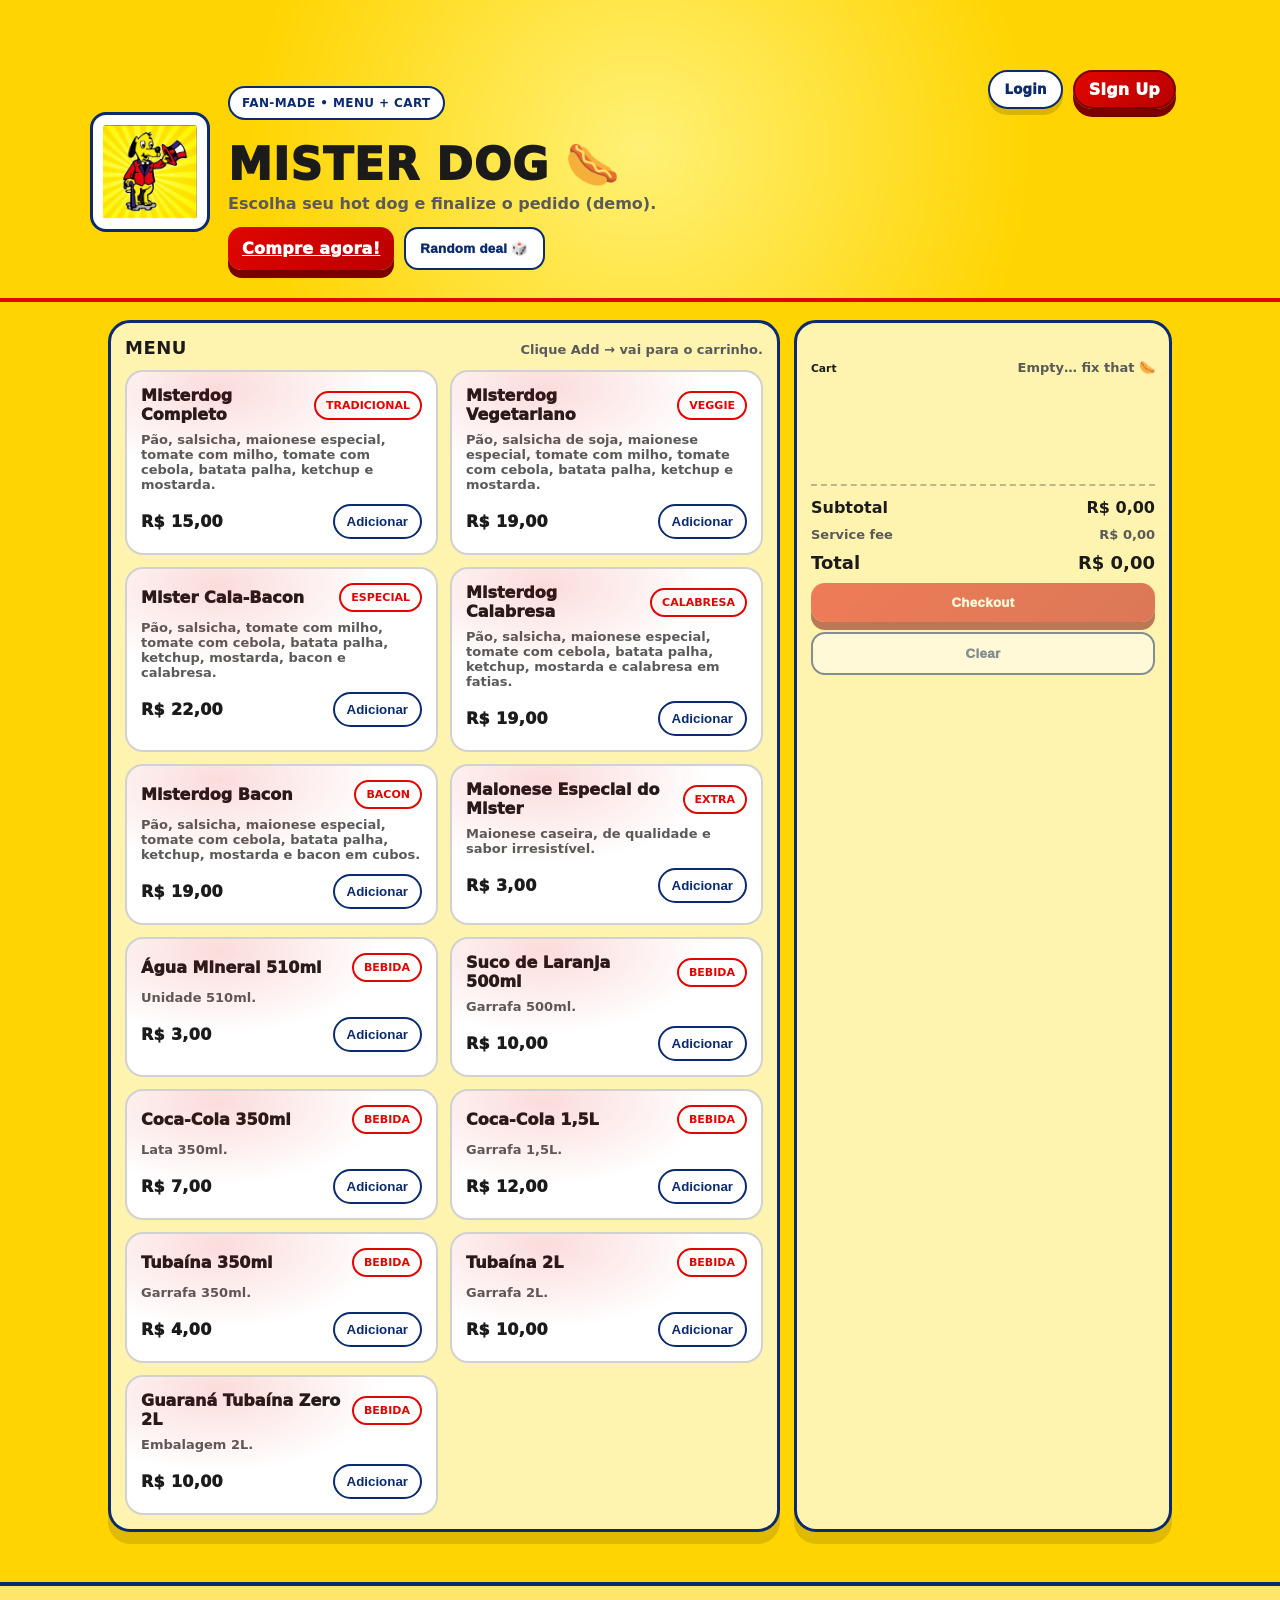
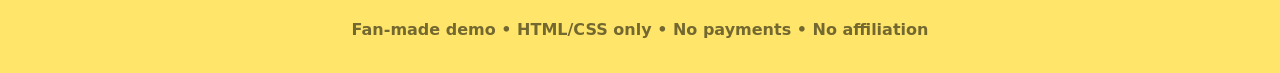
==== index.html @ 5fe1549b "Add files via upload" ====
<!doctype html>
<html lang="en">

<head>
  <meta charset="utf-8" />
  <meta name="viewport" content="width=device-width, initial-scale=1" />
  <title>Mister Dog (fan-made)</title>
  <link rel="stylesheet" href="style.css" />
</head>

<body>

  <!-- HERO -->
  <header class="hero">
  <div class="hero-inner">

    <!-- TOP NAV -->
    <div class="top-nav">
      <div class="nav-spacer"></div>

      <!-- AUTH (top-right) -->
<div class="auth-buttons">
  <button class="auth-btn login" id="loginBtn" type="button">Login</button>

  <a class="auth-btn signup" href="signup.html">Sign Up</a>
</div>

    </div>
      <div class="brand">
        <img class="brand-logo" src="logo.png" alt="Mister Dog mascot">
        <div class="brand-text">
          <p class="badge">FAN-MADE • MENU + CART</p>
          <h1>MISTER DOG 🌭</h1>
          <p class="sub">Escolha seu hot dog e finalize o pedido (demo).</p>

          <div class="hero-actions">
            <a class="btn" href="#menu">Compre agora!</a>
            <button class="btn ghost" id="dealBtn" type="button">Random deal 🎲</button>
          </div>
        </div>
      </div>
    </div>
  </header>

  <!-- MAIN -->
  <main class="layout">

    <!-- MENU -->
    <section id="menu" class="panel">
      <div class="panel-head">
        <h2>Menu</h2>
        <p>Clique Add → vai para o carrinho.</p>
      </div>

      <div class="grid" id="menuGrid">

       <article class="card">
  <div class="card-top">
    <h3>Misterdog Completo</h3>
    <span class="tag">TRADICIONAL</span>
  </div>
  <p>Pão, salsicha, maionese especial, tomate com milho, tomate com cebola, batata palha, ketchup e mostarda.</p>
  <div class="price">
    <strong class="money">R$ 15,00</strong>
    <button class="pill" type="button" data-id="1">Adicionar</button>
  </div>
</article>

<article class="card">
  <div class="card-top">
    <h3>Misterdog Vegetariano</h3>
    <span class="tag">VEGGIE</span>
  </div>
  <p>Pão, salsicha de soja, maionese especial, tomate com milho, tomate com cebola, batata palha, ketchup e mostarda.</p>
  <div class="price">
    <strong class="money">R$ 19,00</strong>
    <button class="pill" type="button" data-id="2">Adicionar</button>
  </div>
</article>

<article class="card">
  <div class="card-top">
    <h3>Mister Cala-Bacon</h3>
    <span class="tag">ESPECIAL</span>
  </div>
  <p>Pão, salsicha, tomate com milho, tomate com cebola, batata palha, ketchup, mostarda, bacon e calabresa.</p>
  <div class="price">
    <strong class="money">R$ 22,00</strong>
    <button class="pill" type="button" data-id="3">Adicionar</button>
  </div>
</article>

<article class="card">
  <div class="card-top">
    <h3>Misterdog Calabresa</h3>
    <span class="tag">CALABRESA</span>
  </div>
  <p>Pão, salsicha, maionese especial, tomate com cebola, batata palha, ketchup, mostarda e calabresa em fatias.</p>
  <div class="price">
    <strong class="money">R$ 19,00</strong>
    <button class="pill" type="button" data-id="4">Adicionar</button>
  </div>
</article>

<article class="card">
  <div class="card-top">
    <h3>Misterdog Bacon</h3>
    <span class="tag">BACON</span>
  </div>
  <p>Pão, salsicha, maionese especial, tomate com cebola, batata palha, ketchup, mostarda e bacon em cubos.</p>
  <div class="price">
    <strong class="money">R$ 19,00</strong>
    <button class="pill" type="button" data-id="5">Adicionar</button>
  </div>
</article>

<article class="card">
  <div class="card-top">
    <h3>Maionese Especial do Mister</h3>
    <span class="tag">EXTRA</span>
  </div>
  <p>Maionese caseira, de qualidade e sabor irresistível.</p>
  <div class="price">
    <strong class="money">R$ 3,00</strong>
    <button class="pill" type="button" data-id="6">Adicionar</button>
  </div>
</article>

<article class="card">
  <div class="card-top">
    <h3>Água Mineral 510ml</h3>
    <span class="tag">BEBIDA</span>
  </div>
  <p>Unidade 510ml.</p>
  <div class="price">
    <strong class="money">R$ 3,00</strong>
    <button class="pill" type="button" data-id="7">Adicionar</button>
  </div>
</article>

<article class="card">
  <div class="card-top">
    <h3>Suco de Laranja 500ml</h3>
    <span class="tag">BEBIDA</span>
  </div>
  <p>Garrafa 500ml.</p>
  <div class="price">
    <strong class="money">R$ 10,00</strong>
    <button class="pill" type="button" data-id="8">Adicionar</button>
  </div>
</article>

<article class="card">
  <div class="card-top">
    <h3>Coca-Cola 350ml</h3>
    <span class="tag">BEBIDA</span>
  </div>
  <p>Lata 350ml.</p>
  <div class="price">
    <strong class="money">R$ 7,00</strong>
    <button class="pill" type="button" data-id="9">Adicionar</button>
  </div>
</article>

<article class="card">
  <div class="card-top">
    <h3>Coca-Cola 1,5L</h3>
    <span class="tag">BEBIDA</span>
  </div>
  <p>Garrafa 1,5L.</p>
  <div class="price">
    <strong class="money">R$ 12,00</strong>
    <button class="pill" type="button" data-id="10">Adicionar</button>
  </div>
</article>

<article class="card">
  <div class="card-top">
    <h3>Tubaína 350ml</h3>
    <span class="tag">BEBIDA</span>
  </div>
  <p>Garrafa 350ml.</p>
  <div class="price">
    <strong class="money">R$ 4,00</strong>
    <button class="pill" type="button" data-id="11">Adicionar</button>
  </div>
</article>

<article class="card">
  <div class="card-top">
    <h3>Tubaína 2L</h3>
    <span class="tag">BEBIDA</span>
  </div>
  <p>Garrafa 2L.</p>
  <div class="price">
    <strong class="money">R$ 10,00</strong>
    <button class="pill" type="button" data-id="12">Adicionar</button>
  </div>
</article>

<article class="card">
  <div class="card-top">
    <h3>Guaraná Tubaína Zero 2L</h3>
    <span class="tag">BEBIDA</span>
  </div>
  <p>Embalagem 2L.</p>
  <div class="price">
    <strong class="money">R$ 10,00</strong>
    <button class="pill" type="button" data-id="13">Adicionar</button>
  </div>
</article>
</div>
</section>

    <!-- CART -->
    <aside class="cart panel">
      <div class="panel-head">
        <h6>Cart</h6>
        <p id="cartHint">Empty… fix that 🌭</p>
      </div>

      <div id="cartItems" class="cart-items"></div>

      <div class="cart-footer">
        <div class="row">
          <span>Subtotal</span>
          <strong id="subtotal">R$ 0,00</strong>
        </div>

        <div class="row small">
          <span>Service fee</span>
         <span id="fee">R$ 0,00</span>
        </div>

        <div class="row total">
          <span>Total</span>
         <strong id="total">R$ 0,00</strong>
        </div>

        <button class="btn full" id="checkoutBtn" type="button" disabled>Checkout</button>
        <button class="btn ghost full" id="clearBtn" type="button" disabled>Clear</button>
      </div>
    </aside>

  </main>

  <!-- FOOTER -->
  <footer class="footer">
    <p>Fan-made demo • HTML/CSS only • No payments • No affiliation</p>
  </footer>

  <!-- CHECKOUT MODAL -->
  <div class="modal" id="checkoutModal" aria-hidden="true">
    <div class="modal-backdrop" data-close="true"></div>

    <div class="modal-card" role="dialog" aria-modal="true" aria-labelledby="checkoutTitle">
      <div class="modal-head">
        <h2 id="checkoutTitle">Checkout</h2>
        <button class="pill" id="closeCheckout" type="button">Close</button>
      </div>

      <div class="modal-body">

        <div class="summary-box">
          <div class="row">
            <span>Subtotal</span>
            <strong id="coSubtotal">$0.00</strong>
          </div>

          <div class="row small">
            <span>Service fee</span>
            <span id="coFee">$0.00</span>
          </div>

          <div class="row total">
            <span>Total</span>
            <strong id="coTotal">$0.00</strong>
          </div>
        </div>

        <form id="checkoutForm" class="form">
          <label class="field">
            <span>Name</span>
            <input id="coName" type="text" placeholder="Jeff" required />
          </label>

          <label class="field">
            <span>Phone</span>
            <input id="coPhone" type="tel" placeholder="(15) 99999-9999" required />
          </label>

          <label class="field">
            <span>Delivery notes (optional)</span>
            <input id="coNotes" type="text" placeholder="No onions, call when outside…" />
          </label>

          <button class="btn full" type="submit">Place order (demo)</button>
        </form>

        <p class="muted disclaimer">
  Demo only. No payments. No affiliation.
</p>

      </div>
    </div>
  </div>

  <!-- LOGIN MODAL -->
  <div class="modal" id="loginModal" aria-hidden="true">
    <div class="modal-backdrop" data-close-login="true"></div>

    <div class="modal-card" role="dialog" aria-modal="true" aria-labelledby="loginTitle">
      <div class="modal-head">
        <h2 id="loginTitle">Login</h2>
        <button class="pill" id="closeLogin" type="button">Close</button>
      </div>

      <div class="modal-body">
        <form id="loginForm" class="form">
          <label class="field">
            <span>Email</span>
            <input type="email" id="loginEmail" placeholder="jeff@email.com" required />
          </label>

          <label class="field">
            <span>Password</span>
            <input type="password" id="loginPassword" placeholder="••••••••" required />
          </label>

          <button type="button" class="google-btn" id="googleLogin">
  <img src="https://www.gstatic.com/firebasejs/ui/2.0.0/images/auth/google.svg" alt="Google">
  Continue with Google
</button>

<div class="divider">or</div>

<button class="btn full" type="submit">Log In</button>
        </form>

        <p class="muted disclaimer">Demo only. No real authentication.</p>
      </div>
    </div>
  </div>

  <!-- SCRIPT MUST BE LAST INSIDE BODY -->
  <script src="script.js"></script>
</body>
</html>
---- style.css ----
*{ box-sizing:border-box; }
body{
  margin:0;
  font-family:system-ui,-apple-system,Segoe UI,Roboto,Arial;
  color: #1b1b1b;
  background:#ffd400;
}

:root{
  --bg:#ffd400;
  --panel:#fff3b0;
  --text:#1b1b1b;
  --muted:#5a5a5a;
  --line:rgba(0,0,0,.16);

  --accent:#e10600;   /* red jacket */
  --accent2:#0b2a6f;  /* blue details */
}

.hero{
  padding:56px 18px 28px;
  background: radial-gradient(circle at center, #fff176 0%, #ffd400 60%);
  border-bottom:4px solid var(--accent);
}

.hero-inner{
  max-width:1100px;
  margin:0 auto;
}

.brand{
  display:flex;
  gap:18px;
  align-items:center;
  flex-wrap:wrap;
}

.brand-logo{
    width:120px;
    height:auto;
    display:block;
  
    background:#fff;
    padding:10px;
    border-radius:16px;
    border:3px solid var(--accent2);
  }
  

.badge{
  display:inline-block;
  padding:8px 12px;
  border:2px solid var(--accent2);
  border-radius:999px;
  background:white;
  color:var(--accent2);
  font-size:12px;
  font-weight:900;
  letter-spacing:.4px;
}

h1{
  margin:10px 0 6px;
  font-size:44px;
  line-height:1.05;
  font-weight:1000;
  letter-spacing:1px;
  text-transform:uppercase;
}

.sub{
  margin:0 0 14px;
  color:var(--muted);
  font-weight:600;
}

.hero-actions{
  display:flex;
  gap:10px;
  flex-wrap:wrap;
}

.layout{
  max-width:1100px;
  margin:18px auto 50px;
  padding:0 18px;
  display:grid;
  grid-template-columns: 1.6fr .9fr;
  gap:14px;
}
@media (max-width: 950px){
  .layout{ grid-template-columns:1fr; }
}

.panel{
  background:var(--panel);
  border:3px solid var(--accent2);
  border-radius:22px;
  padding:14px;
  box-shadow:0 12px 0 rgba(0,0,0,.12);
}

.panel-head{
  display:flex;
  align-items:baseline;
  justify-content:space-between;
  gap:10px;
  margin-bottom:12px;
}
.panel-head h2{
  margin:0;
  font-size:18px;
  font-weight:900;
  text-transform:uppercase;
  letter-spacing:.5px;
}
.panel-head p{
  margin:0;
  color:var(--muted);
  font-size:13px;
  font-weight:600;
}

.grid{
  display:grid;
  grid-template-columns:repeat(2,minmax(0,1fr));
  gap:12px;
}
@media (max-width: 560px){
  .grid{ grid-template-columns:1fr; }
}

.card{
  border:2px solid rgba(0,0,0,.18);
  border-radius:18px;
  padding:14px;
  background:white;
  position:relative;
  overflow:hidden;
}
.card:before{
  content:"";
  position:absolute;
  inset:-2px;
  background: radial-gradient(280px 140px at 30% 10%, rgba(225,6,0,.14), transparent 60%);
  pointer-events:none;
}

.card-top{
  display:flex;
  align-items:center;
  justify-content:space-between;
  gap:10px;
}
.card h3{
  margin:0;
  font-size:16px;
  font-weight:1000;
}
.card p{
  margin:8px 0 12px;
  color:var(--muted);
  font-size:13px;
  font-weight:600;
}

.tag{
  font-size:11px;
  font-weight:900;
  padding:6px 10px;
  border-radius:999px;
  border:2px solid var(--accent);
  color:var(--accent);
  background:#fff;
}

.price{
  display:flex;
  align-items:center;
  justify-content:space-between;
  gap:10px;
}

.money{
  font-weight:1000;
  letter-spacing:.3px;
}

.btn{
  border:0;
  cursor:pointer;
  border-radius:14px;
  padding:12px 14px;
  font-weight:1000;
  letter-spacing:.3px;
  background:linear-gradient(135deg,var(--accent),#b80000);
  color:white;
  box-shadow:0 8px 0 #7a0000;
}
.btn:active{
  transform:translateY(2px);
  box-shadow:0 4px 0 #7a0000;
}
.btn.full{ width:100%; }
.btn:disabled{ opacity:.5; cursor:not-allowed; }

.btn.ghost{
  background:white;
  color:var(--accent2);
  border:2px solid var(--accent2);
  box-shadow:none;
}

.pill{
  border:2px solid var(--accent2);
  background:white;
  color:var(--accent2);
  padding:8px 12px;
  border-radius:999px;
  cursor:pointer;
  font-weight:900;
}
.pill:active{ transform:translateY(1px); }

.cart-items{
  display:flex;
  flex-direction:column;
  gap:10px;
  min-height:60px;
}
.cart-footer{
  border-top:2px dashed rgba(0,0,0,.25);
  margin-top:12px;
  padding-top:12px;
  display:flex;
  flex-direction:column;
  gap:10px;
}
.row{
  display:flex;
  justify-content:space-between;
  align-items:center;
  font-weight:800;
}
.row.small{ color:var(--muted); font-size:13px; font-weight:700; }
.row.total{ font-size:18px; }

.builder{
  margin-top:14px;
  border-top:2px dashed rgba(0,0,0,.25);
  padding-top:14px;
}

.builder-grid{
  display:grid;
  grid-template-columns:repeat(2,minmax(0,1fr));
  gap:12px;
}
@media (max-width: 700px){
  .builder-grid{ grid-template-columns:1fr; }
}

.field{ display:flex; flex-direction:column; gap:6px; }
.field span{ color:var(--muted); font-size:13px; font-weight:800; }

select{
  background:white;
  border:2px solid rgba(0,0,0,.18);
  color:var(--text);
  padding:10px;
  border-radius:12px;
  font-weight:800;
}

.checks{
  display:flex;
  flex-wrap:wrap;
  gap:8px;
}

.check{
  display:flex;
  gap:8px;
  align-items:center;
  border:2px solid rgba(0,0,0,.18);
  background:white;
  padding:8px 10px;
  border-radius:12px;
  font-weight:800;
}

.check input{ accent-color: var(--accent); }

.builder-footer{
  display:flex;
  justify-content:space-between;
  align-items:flex-end;
  margin:12px 0;
  gap:10px;
}
.muted{ color:var(--muted); font-size:12px; font-weight:800; }
.summary{ font-weight:1000; }
.right{ text-align:right; }

.footer{
  padding:18px;
  text-align:center;
  color:rgba(0,0,0,.55);
  font-weight:800;
  border-top:4px solid var(--accent2);
  background:#ffe66b;
}

/* ===== MODAL ===== */
.modal {
  position: fixed;
  inset: 0;
  display: none;
  z-index: 9999;
}

.modal.show { display: block; }

.modal-backdrop{
  position:absolute;
  inset:0;
  background: rgba(0,0,0,.55);
}

.modal-card{
  position: relative;
  max-width: 520px;
  margin: 10vh auto;
  background: var(--panel);
  border: 3px solid var(--accent2);
  border-radius: 22px;
  box-shadow: 0 14px 0 rgba(0,0,0,.18);
  padding: 14px;
}

.modal-head{
  display:flex;
  justify-content:space-between;
  align-items:center;
  gap:10px;
  margin-bottom: 10px;
}

.modal-body {
  display:flex;
  flex-direction:column;
  gap:18px;
}

.summary-box{
  background:white;
  border:2px solid rgba(0,0,0,.18);
  border-radius: 16px;
  padding: 12px;
}

.form input{
  background:white;
  border:2px solid rgba(0,0,0,.18);
  color: var(--text);
  padding:10px;
  border-radius:12px;
  font-weight:800;
}

.disclaimer {
  margin-top: 24px;
}

.form {
  display: flex;
  flex-direction: column;
  gap: 16px;   /* this controls vertical spacing */
}

.form button {
  margin-top: 12px;
}

/* ===== TOP NAV (LOGIN / SIGNUP) ===== */
.top-nav{
  display:flex;
  justify-content:flex-end;
  align-items:center;
  margin-bottom:18px;
}

.auth-buttons{
  display:flex;
  gap:10px;
}

/* Base auth button style (matches site aesthetic) */
.auth-btn{
  font-weight:900;
  letter-spacing:.3px;
  border-radius:14px;
  padding:10px 16px;
  cursor:pointer;
  transition: all .15s ease;
  border:3px solid var(--accent2);
  font-family:inherit;
}

/* Login (ghost style like your existing buttons) */
.auth-btn.login{
  background:white;
  color:var(--accent2);
  box-shadow:0 6px 0 rgba(0,0,0,.15);
}

.auth-btn.login:hover{
  transform:translateY(-1px);
  box-shadow:0 8px 0 rgba(0,0,0,.18);
}

/* Sign Up (primary Mister Dog vibe) */
.auth-btn.signup{
  background:linear-gradient(135deg,var(--accent),#b80000);
  color:white;
  border-color:#7a0000;
  box-shadow:0 8px 0 #7a0000;
}

.auth-btn.signup:hover{
  transform:translateY(-1px);
}

.auth-btn.signup:active{
  transform:translateY(2px);
  box-shadow:0 4px 0 #7a0000;
}

/* Mobile responsiveness */
@media (max-width: 560px){
  .top-nav{
    justify-content:center;
  }
}

/* Make hero-inner a positioning anchor */
.hero-inner{
  position: relative;
}

/* AUTH buttons pinned to top-right */
.auth-buttons{
  position: absolute;
  top: 14px;
  right: 14px;
  display: flex;
  gap: 10px;
  z-index: 10;
}

/* Base style: matches your chunky, bold UI */
.auth-btn{
  border: 2px solid var(--accent2);
  background: #fff;
  color: var(--accent2);
  padding: 8px 14px;
  border-radius: 999px;
  font-weight: 1000;
  letter-spacing: .2px;
  cursor: pointer;
  box-shadow: 0 6px 0 rgba(0,0,0,.12);
  transition: transform .12s ease, box-shadow .12s ease, filter .12s ease;
  font-family: inherit;
}

.auth-btn:hover{
  transform: translateY(-1px);
  box-shadow: 0 8px 0 rgba(0,0,0,.14);
  filter: brightness(1.02);
}

.auth-btn:active{
  transform: translateY(2px);
  box-shadow: 0 4px 0 rgba(0,0,0,.12);
}

/* Login: clean ghost vibe */
.auth-btn.login{
  background: white;
}

/* Sign up: brand red, like your main CTA */
.auth-btn.signup{
  background: linear-gradient(135deg, var(--accent), #b80000);
  color: white;
  border-color: #7a0000;
  box-shadow: 0 8px 0 #7a0000;
}

.auth-btn.signup:hover{
  filter: brightness(1.03);
}

.auth-btn.signup:active{
  box-shadow: 0 4px 0 #7a0000;
}

/* Mobile: keep it from overlapping the title too hard */
@media (max-width: 560px){
  .auth-buttons{
    top: 10px;
    right: 10px;
  }
  .auth-btn{
    padding: 7px 12px;
    font-size: 13px;
  }
}

.auth-btn{
  display: inline-flex;
  align-items: center;
  justify-content: center;
  text-decoration: none; /* removes underline for <a> */
}

/* GOOGLE LOGIN BUTTON */
.google-btn{
  display:flex;
  align-items:center;
  justify-content:center;
  gap:10px;
  width:100%;
  padding:12px;
  border-radius:14px;
  border:2px solid #dadce0;
  background:white;
  color:#1b1b1b;
  font-weight:900;
  cursor:pointer;
  box-shadow:0 6px 0 rgba(0,0,0,.12);
  transition: transform .12s ease, box-shadow .12s ease;
}

.google-btn img{
  width:20px;
  height:20px;
}

.google-btn:hover{
  transform:translateY(-1px);
  box-shadow:0 8px 0 rgba(0,0,0,.14);
}

.google-btn:active{
  transform:translateY(2px);
  box-shadow:0 4px 0 rgba(0,0,0,.12);
}

.divider{
  text-align:center;
  font-weight:800;
  color:var(--muted);
  margin:4px 0;
}

.google-btn{
  display:flex;
  align-items:center;
  justify-content:center;
  gap:10px;
  width:100%;
  padding:12px;
  border-radius:14px;
  border:2px solid #dadce0;
  background:white;
  color:#1b1b1b;
  font-weight:900;
  cursor:pointer;
  box-shadow:0 6px 0 rgba(0,0,0,.12);
  transition: transform .12s ease, box-shadow .12s ease;
}

.google-btn img{
  width:20px;
  height:20px;
}

.divider{
  text-align:center;
  font-weight:800;
  color:var(--muted);
  margin:4px 0;
}
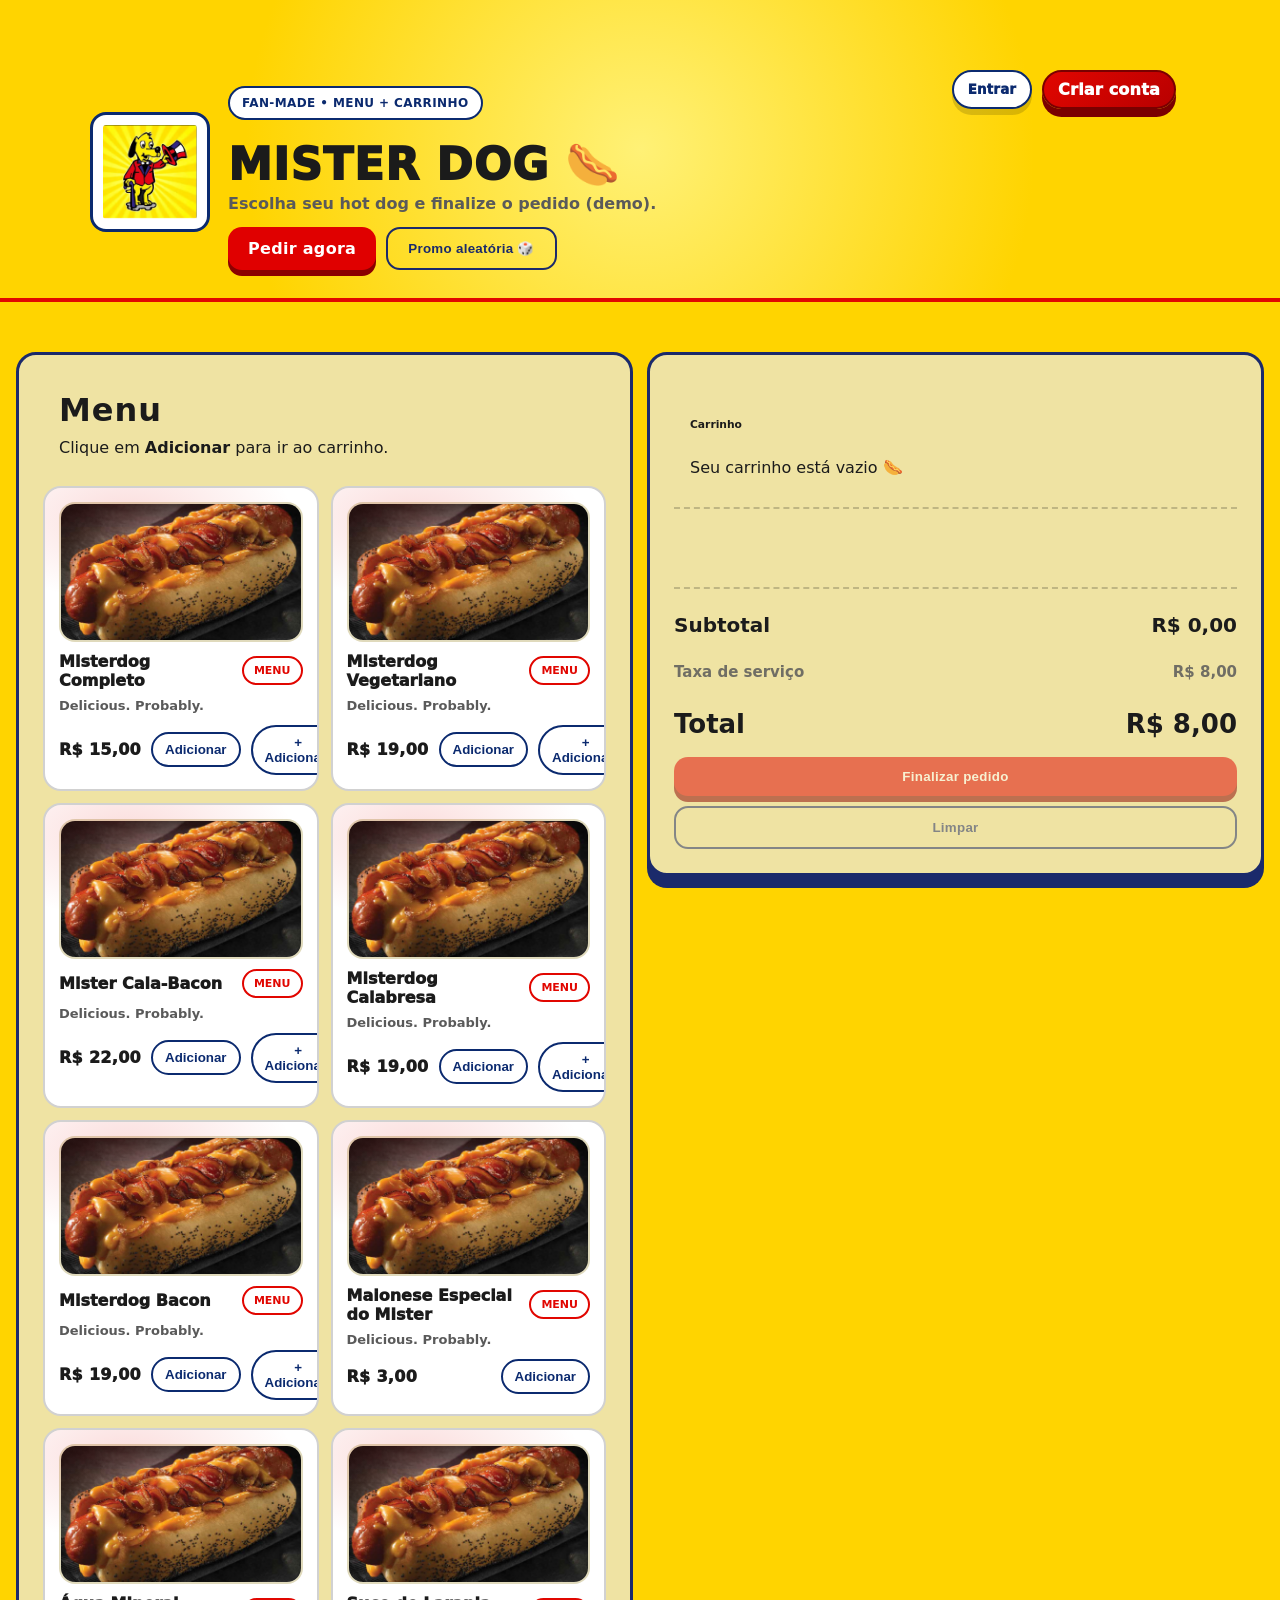
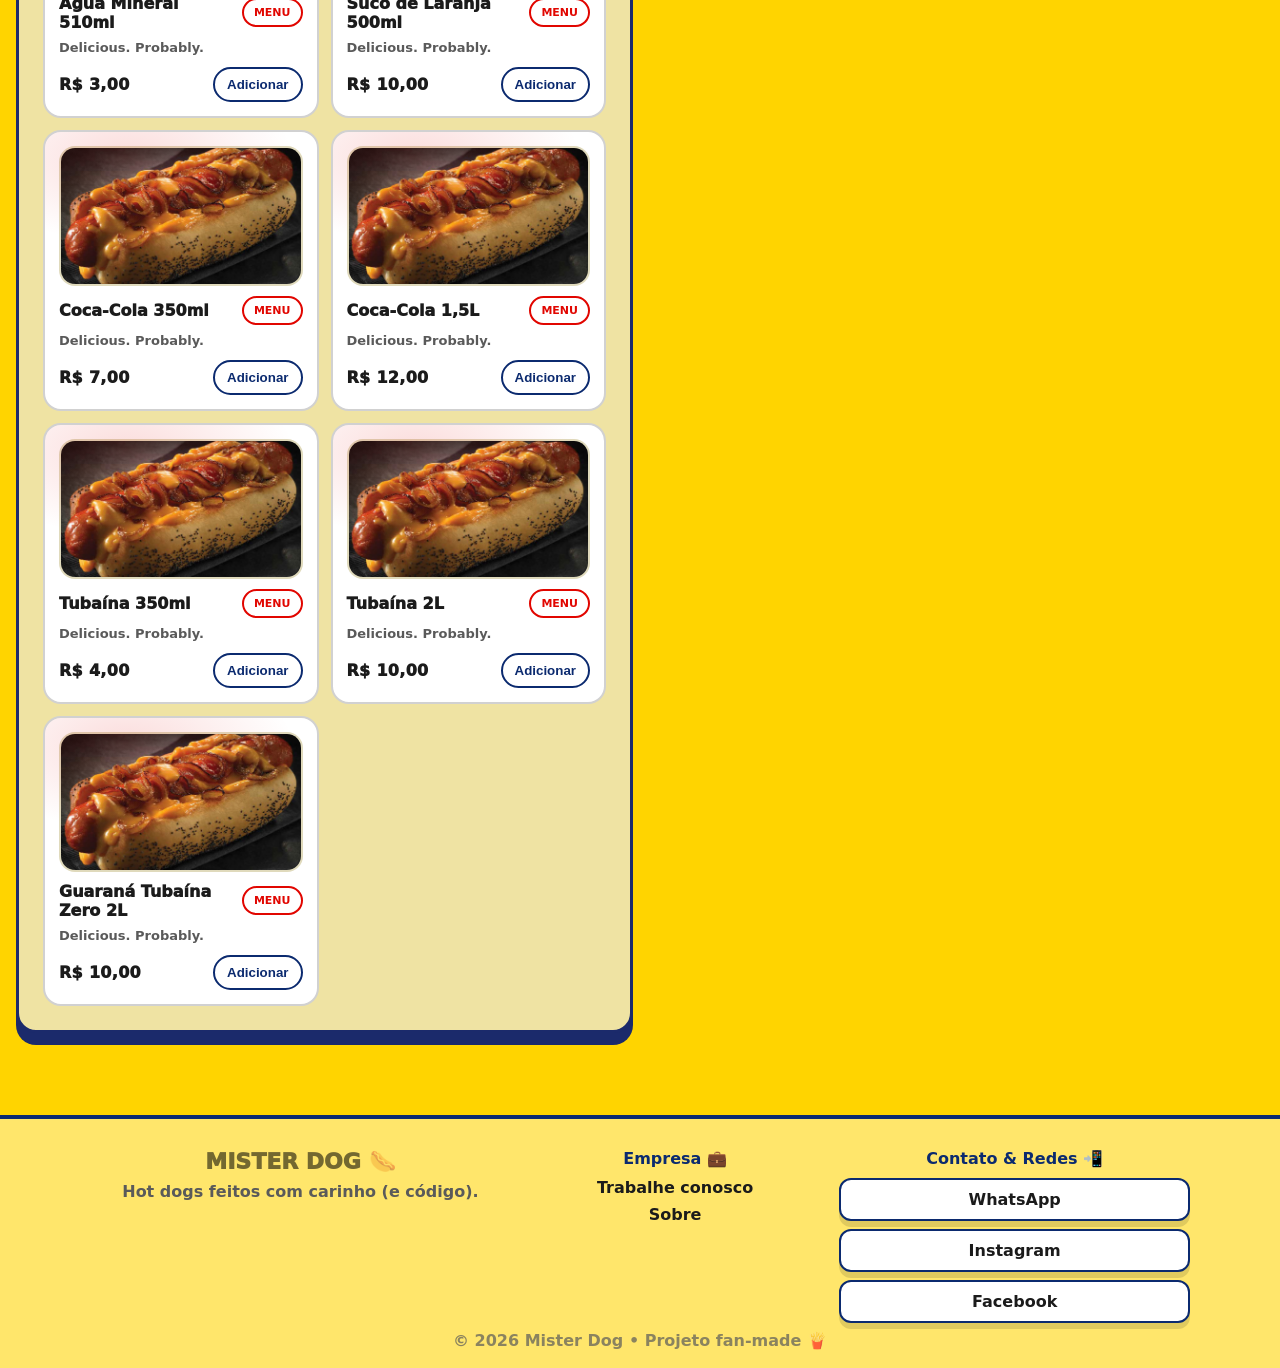
==== commit b18dbd5c: "Add files via upload" ====
--- a/index.html
+++ b/index.html
@@ -1,5 +1,5 @@
 <!doctype html>
-<html lang="en">
+<html lang="pt-BR">
 
 <head>
   <meta charset="utf-8" />
@@ -12,33 +12,33 @@
 
   <!-- HERO -->
   <header class="hero">
-  <div class="hero-inner">
-
-    <!-- TOP NAV -->
-    <div class="top-nav">
-      <div class="nav-spacer"></div>
-
-      <!-- AUTH (top-right) -->
-<div class="auth-buttons">
-  <button class="auth-btn login" id="loginBtn" type="button">Login</button>
-
-  <a class="auth-btn signup" href="signup.html">Sign Up</a>
-</div>
-
-    </div>
+    <div class="hero-inner">
+
+      <!-- TOP NAV -->
+      <div class="top-nav">
+        <div class="nav-spacer"></div>
+
+        <!-- AUTH (top-right) -->
+        <div class="auth-buttons">
+          <button class="auth-btn login" id="loginBtn" type="button">Entrar</button>
+          <a class="auth-btn signup" href="signup.html">Criar conta</a>
+        </div>
+      </div>
+
       <div class="brand">
-        <img class="brand-logo" src="logo.png" alt="Mister Dog mascot">
+        <img class="brand-logo" src="logo.png" alt="Mascote do Mister Dog">
         <div class="brand-text">
-          <p class="badge">FAN-MADE • MENU + CART</p>
+          <p class="badge">FAN-MADE • MENU + CARRINHO</p>
           <h1>MISTER DOG 🌭</h1>
           <p class="sub">Escolha seu hot dog e finalize o pedido (demo).</p>
 
           <div class="hero-actions">
-            <a class="btn" href="#menu">Compre agora!</a>
-            <button class="btn ghost" id="dealBtn" type="button">Random deal 🎲</button>
-          </div>
-        </div>
-      </div>
+            <a class="btn" href="#menu">Pedir agora</a>
+            <button class="btn ghost" id="dealBtn" type="button">Promo aleatória 🎲</button>
+          </div>
+        </div>
+      </div>
+
     </div>
   </header>
 
@@ -49,174 +49,177 @@
     <section id="menu" class="panel">
       <div class="panel-head">
         <h2>Menu</h2>
-        <p>Clique Add → vai para o carrinho.</p>
+        <p>Clique em <strong>Adicionar</strong> para ir ao carrinho.</p>
       </div>
 
       <div class="grid" id="menuGrid">
 
-       <article class="card">
-  <div class="card-top">
-    <h3>Misterdog Completo</h3>
-    <span class="tag">TRADICIONAL</span>
-  </div>
-  <p>Pão, salsicha, maionese especial, tomate com milho, tomate com cebola, batata palha, ketchup e mostarda.</p>
-  <div class="price">
-    <strong class="money">R$ 15,00</strong>
-    <button class="pill" type="button" data-id="1">Adicionar</button>
-  </div>
-</article>
-
-<article class="card">
-  <div class="card-top">
-    <h3>Misterdog Vegetariano</h3>
-    <span class="tag">VEGGIE</span>
-  </div>
-  <p>Pão, salsicha de soja, maionese especial, tomate com milho, tomate com cebola, batata palha, ketchup e mostarda.</p>
-  <div class="price">
-    <strong class="money">R$ 19,00</strong>
-    <button class="pill" type="button" data-id="2">Adicionar</button>
-  </div>
-</article>
-
-<article class="card">
-  <div class="card-top">
-    <h3>Mister Cala-Bacon</h3>
-    <span class="tag">ESPECIAL</span>
-  </div>
-  <p>Pão, salsicha, tomate com milho, tomate com cebola, batata palha, ketchup, mostarda, bacon e calabresa.</p>
-  <div class="price">
-    <strong class="money">R$ 22,00</strong>
-    <button class="pill" type="button" data-id="3">Adicionar</button>
-  </div>
-</article>
-
-<article class="card">
-  <div class="card-top">
-    <h3>Misterdog Calabresa</h3>
-    <span class="tag">CALABRESA</span>
-  </div>
-  <p>Pão, salsicha, maionese especial, tomate com cebola, batata palha, ketchup, mostarda e calabresa em fatias.</p>
-  <div class="price">
-    <strong class="money">R$ 19,00</strong>
-    <button class="pill" type="button" data-id="4">Adicionar</button>
-  </div>
-</article>
-
-<article class="card">
-  <div class="card-top">
-    <h3>Misterdog Bacon</h3>
-    <span class="tag">BACON</span>
-  </div>
-  <p>Pão, salsicha, maionese especial, tomate com cebola, batata palha, ketchup, mostarda e bacon em cubos.</p>
-  <div class="price">
-    <strong class="money">R$ 19,00</strong>
-    <button class="pill" type="button" data-id="5">Adicionar</button>
-  </div>
-</article>
-
-<article class="card">
-  <div class="card-top">
-    <h3>Maionese Especial do Mister</h3>
-    <span class="tag">EXTRA</span>
-  </div>
-  <p>Maionese caseira, de qualidade e sabor irresistível.</p>
-  <div class="price">
-    <strong class="money">R$ 3,00</strong>
-    <button class="pill" type="button" data-id="6">Adicionar</button>
-  </div>
-</article>
-
-<article class="card">
-  <div class="card-top">
-    <h3>Água Mineral 510ml</h3>
-    <span class="tag">BEBIDA</span>
-  </div>
-  <p>Unidade 510ml.</p>
-  <div class="price">
-    <strong class="money">R$ 3,00</strong>
-    <button class="pill" type="button" data-id="7">Adicionar</button>
-  </div>
-</article>
-
-<article class="card">
-  <div class="card-top">
-    <h3>Suco de Laranja 500ml</h3>
-    <span class="tag">BEBIDA</span>
-  </div>
-  <p>Garrafa 500ml.</p>
-  <div class="price">
-    <strong class="money">R$ 10,00</strong>
-    <button class="pill" type="button" data-id="8">Adicionar</button>
-  </div>
-</article>
-
-<article class="card">
-  <div class="card-top">
-    <h3>Coca-Cola 350ml</h3>
-    <span class="tag">BEBIDA</span>
-  </div>
-  <p>Lata 350ml.</p>
-  <div class="price">
-    <strong class="money">R$ 7,00</strong>
-    <button class="pill" type="button" data-id="9">Adicionar</button>
-  </div>
-</article>
-
-<article class="card">
-  <div class="card-top">
-    <h3>Coca-Cola 1,5L</h3>
-    <span class="tag">BEBIDA</span>
-  </div>
-  <p>Garrafa 1,5L.</p>
-  <div class="price">
-    <strong class="money">R$ 12,00</strong>
-    <button class="pill" type="button" data-id="10">Adicionar</button>
-  </div>
-</article>
-
-<article class="card">
-  <div class="card-top">
-    <h3>Tubaína 350ml</h3>
-    <span class="tag">BEBIDA</span>
-  </div>
-  <p>Garrafa 350ml.</p>
-  <div class="price">
-    <strong class="money">R$ 4,00</strong>
-    <button class="pill" type="button" data-id="11">Adicionar</button>
-  </div>
-</article>
-
-<article class="card">
-  <div class="card-top">
-    <h3>Tubaína 2L</h3>
-    <span class="tag">BEBIDA</span>
-  </div>
-  <p>Garrafa 2L.</p>
-  <div class="price">
-    <strong class="money">R$ 10,00</strong>
-    <button class="pill" type="button" data-id="12">Adicionar</button>
-  </div>
-</article>
-
-<article class="card">
-  <div class="card-top">
-    <h3>Guaraná Tubaína Zero 2L</h3>
-    <span class="tag">BEBIDA</span>
-  </div>
-  <p>Embalagem 2L.</p>
-  <div class="price">
-    <strong class="money">R$ 10,00</strong>
-    <button class="pill" type="button" data-id="13">Adicionar</button>
-  </div>
-</article>
-</div>
-</section>
+        <article class="card" data-id="1">
+          <img src="img/placeholder.png" alt="Misterdog Completo" class="card-img">
+
+          <div class="card-top">
+            <h3>Misterdog Completo</h3>
+            <span class="tag">TRADICIONAL</span>
+          </div>
+          <p>Pão, salsicha, maionese especial, tomate com milho, tomate com cebola, batata palha, ketchup e mostarda.</p>
+          <div class="price">
+            <strong class="money">R$ 15,00</strong>
+            <button class="pill" type="button" data-id="1">Adicionar</button>
+          </div>
+        </article>
+
+        <article class="card">
+          <div class="card-top">
+            <h3>Misterdog Vegetariano</h3>
+            <span class="tag">VEGGIE</span>
+          </div>
+          <p>Pão, salsicha de soja, maionese especial, tomate com milho, tomate com cebola, batata palha, ketchup e mostarda.</p>
+          <div class="price">
+            <strong class="money">R$ 19,00</strong>
+            <button class="pill" type="button" data-id="2">Adicionar</button>
+          </div>
+        </article>
+
+        <article class="card">
+          <div class="card-top">
+            <h3>Mister Cala-Bacon</h3>
+            <span class="tag">ESPECIAL</span>
+          </div>
+          <p>Pão, salsicha, tomate com milho, tomate com cebola, batata palha, ketchup, mostarda, bacon e calabresa.</p>
+          <div class="price">
+            <strong class="money">R$ 22,00</strong>
+            <button class="pill" type="button" data-id="3">Adicionar</button>
+          </div>
+        </article>
+
+        <article class="card">
+          <div class="card-top">
+            <h3>Misterdog Calabresa</h3>
+            <span class="tag">CALABRESA</span>
+          </div>
+          <p>Pão, salsicha, maionese especial, tomate com cebola, batata palha, ketchup, mostarda e calabresa em fatias.</p>
+          <div class="price">
+            <strong class="money">R$ 19,00</strong>
+            <button class="pill" type="button" data-id="4">Adicionar</button>
+          </div>
+        </article>
+
+        <article class="card">
+          <div class="card-top">
+            <h3>Misterdog Bacon</h3>
+            <span class="tag">BACON</span>
+          </div>
+          <p>Pão, salsicha, maionese especial, tomate com cebola, batata palha, ketchup, mostarda e bacon em cubos.</p>
+          <div class="price">
+            <strong class="money">R$ 19,00</strong>
+            <button class="pill" type="button" data-id="5">Adicionar</button>
+          </div>
+        </article>
+
+        <article class="card">
+          <div class="card-top">
+            <h3>Maionese Especial do Mister</h3>
+            <span class="tag">EXTRA</span>
+          </div>
+          <p>Maionese caseira, de qualidade e sabor irresistível.</p>
+          <div class="price">
+            <strong class="money">R$ 3,00</strong>
+            <button class="pill" type="button" data-id="6">Adicionar</button>
+          </div>
+        </article>
+
+        <article class="card">
+          <div class="card-top">
+            <h3>Água Mineral 510ml</h3>
+            <span class="tag">BEBIDA</span>
+          </div>
+          <p>Unidade 510ml.</p>
+          <div class="price">
+            <strong class="money">R$ 3,00</strong>
+            <button class="pill" type="button" data-id="7">Adicionar</button>
+          </div>
+        </article>
+
+        <article class="card">
+          <div class="card-top">
+            <h3>Suco de Laranja 500ml</h3>
+            <span class="tag">BEBIDA</span>
+          </div>
+          <p>Garrafa 500ml.</p>
+          <div class="price">
+            <strong class="money">R$ 10,00</strong>
+            <button class="pill" type="button" data-id="8">Adicionar</button>
+          </div>
+        </article>
+
+        <article class="card">
+          <div class="card-top">
+            <h3>Coca-Cola 350ml</h3>
+            <span class="tag">BEBIDA</span>
+          </div>
+          <p>Lata 350ml.</p>
+          <div class="price">
+            <strong class="money">R$ 7,00</strong>
+            <button class="pill" type="button" data-id="9">Adicionar</button>
+          </div>
+        </article>
+
+        <article class="card">
+          <div class="card-top">
+            <h3>Coca-Cola 1,5L</h3>
+            <span class="tag">BEBIDA</span>
+          </div>
+          <p>Garrafa 1,5L.</p>
+          <div class="price">
+            <strong class="money">R$ 12,00</strong>
+            <button class="pill" type="button" data-id="10">Adicionar</button>
+          </div>
+        </article>
+
+        <article class="card">
+          <div class="card-top">
+            <h3>Tubaína 350ml</h3>
+            <span class="tag">BEBIDA</span>
+          </div>
+          <p>Garrafa 350ml.</p>
+          <div class="price">
+            <strong class="money">R$ 4,00</strong>
+            <button class="pill" type="button" data-id="11">Adicionar</button>
+          </div>
+        </article>
+
+        <article class="card">
+          <div class="card-top">
+            <h3>Tubaína 2L</h3>
+            <span class="tag">BEBIDA</span>
+          </div>
+          <p>Garrafa 2L.</p>
+          <div class="price">
+            <strong class="money">R$ 10,00</strong>
+            <button class="pill" type="button" data-id="12">Adicionar</button>
+          </div>
+        </article>
+
+        <article class="card">
+          <div class="card-top">
+            <h3>Guaraná Tubaína Zero 2L</h3>
+            <span class="tag">BEBIDA</span>
+          </div>
+          <p>Embalagem 2L.</p>
+          <div class="price">
+            <strong class="money">R$ 10,00</strong>
+            <button class="pill" type="button" data-id="13">Adicionar</button>
+          </div>
+        </article>
+
+      </div>
+    </section>
 
     <!-- CART -->
     <aside class="cart panel">
       <div class="panel-head">
-        <h6>Cart</h6>
-        <p id="cartHint">Empty… fix that 🌭</p>
+        <h6>Carrinho</h6>
+        <p id="cartHint">Vazio… corrige isso 🌭</p>
       </div>
 
       <div id="cartItems" class="cart-items"></div>
@@ -228,17 +231,17 @@
         </div>
 
         <div class="row small">
-          <span>Service fee</span>
-         <span id="fee">R$ 0,00</span>
+          <span>Taxa de serviço</span>
+          <span id="fee">R$ 0,00</span>
         </div>
 
         <div class="row total">
           <span>Total</span>
-         <strong id="total">R$ 0,00</strong>
-        </div>
-
-        <button class="btn full" id="checkoutBtn" type="button" disabled>Checkout</button>
-        <button class="btn ghost full" id="clearBtn" type="button" disabled>Clear</button>
+          <strong id="total">R$ 0,00</strong>
+        </div>
+
+        <button class="btn full" id="checkoutBtn" type="button" disabled>Finalizar pedido</button>
+        <button class="btn ghost full" id="clearBtn" type="button" disabled>Limpar</button>
       </div>
     </aside>
 
@@ -246,7 +249,40 @@
 
   <!-- FOOTER -->
   <footer class="footer">
-    <p>Fan-made demo • HTML/CSS only • No payments • No affiliation</p>
+    <div class="footer-inner">
+
+      <div class="footer-brand">
+        <h3>MISTER DOG 🌭</h3>
+        <p>Hot dogs feitos com carinho (e código).</p>
+      </div>
+
+      <div class="footer-links">
+        <h4>Empresa 💼</h4>
+        <a href="./careers.html">Trabalhe conosco</a>
+        <a href="./about.html">Sobre</a>
+      </div>
+
+      <div class="footer-social">
+        <h4>Contato & Redes 📲</h4>
+
+        <a href="https://wa.me/5511999999999" target="_blank" class="social-link whatsapp" rel="noreferrer">
+          WhatsApp
+        </a>
+
+        <a href="https://instagram.com/yourprofile" target="_blank" class="social-link instagram" rel="noreferrer">
+          Instagram
+        </a>
+
+        <a href="https://facebook.com/yourpage" target="_blank" class="social-link facebook" rel="noreferrer">
+          Facebook
+        </a>
+      </div>
+
+    </div>
+
+    <p class="footer-copy">
+      © 2026 Mister Dog • Projeto fan-made 🍟
+    </p>
   </footer>
 
   <!-- CHECKOUT MODAL -->
@@ -255,8 +291,8 @@
 
     <div class="modal-card" role="dialog" aria-modal="true" aria-labelledby="checkoutTitle">
       <div class="modal-head">
-        <h2 id="checkoutTitle">Checkout</h2>
-        <button class="pill" id="closeCheckout" type="button">Close</button>
+        <h2 id="checkoutTitle">Finalizar pedido</h2>
+        <button class="pill" id="closeCheckout" type="button">Fechar</button>
       </div>
 
       <div class="modal-body">
@@ -264,42 +300,47 @@
         <div class="summary-box">
           <div class="row">
             <span>Subtotal</span>
-            <strong id="coSubtotal">$0.00</strong>
+            <strong id="coSubtotal">R$ 0,00</strong>
           </div>
 
           <div class="row small">
-            <span>Service fee</span>
-            <span id="coFee">$0.00</span>
+            <span>Taxa de serviço</span>
+            <span id="coFee">R$ 0,00</span>
           </div>
 
           <div class="row total">
             <span>Total</span>
-            <strong id="coTotal">$0.00</strong>
+            <strong id="coTotal">R$ 0,00</strong>
           </div>
         </div>
 
         <form id="checkoutForm" class="form">
           <label class="field">
-            <span>Name</span>
+            <span>Nome</span>
             <input id="coName" type="text" placeholder="Jeff" required />
           </label>
 
           <label class="field">
-            <span>Phone</span>
+            <span>Telefone</span>
             <input id="coPhone" type="tel" placeholder="(15) 99999-9999" required />
           </label>
 
           <label class="field">
-            <span>Delivery notes (optional)</span>
-            <input id="coNotes" type="text" placeholder="No onions, call when outside…" />
-          </label>
-
-          <button class="btn full" type="submit">Place order (demo)</button>
+            <span>Observações de entrega (opcional)</span>
+            <input id="coNotes" type="text" placeholder="Sem cebola, ligar ao chegar…" />
+          </label>
+
+          <label class="field">
+            <span>Bairro</span>
+            <input id="coNeighborhood" type="text" placeholder="Centro" />
+          </label>
+
+          <button class="btn full" type="submit">Confirmar pedido (demo)</button>
         </form>
 
         <p class="muted disclaimer">
-  Demo only. No payments. No affiliation.
-</p>
+          Apenas demonstração. Sem pagamentos. Sem afiliação.
+        </p>
 
       </div>
     </div>
@@ -311,8 +352,8 @@
 
     <div class="modal-card" role="dialog" aria-modal="true" aria-labelledby="loginTitle">
       <div class="modal-head">
-        <h2 id="loginTitle">Login</h2>
-        <button class="pill" id="closeLogin" type="button">Close</button>
+        <h2 id="loginTitle">Entrar</h2>
+        <button class="pill" id="closeLogin" type="button">Fechar</button>
       </div>
 
       <div class="modal-body">
@@ -323,21 +364,50 @@
           </label>
 
           <label class="field">
-            <span>Password</span>
+            <span>Senha</span>
             <input type="password" id="loginPassword" placeholder="••••••••" required />
           </label>
 
           <button type="button" class="google-btn" id="googleLogin">
-  <img src="https://www.gstatic.com/firebasejs/ui/2.0.0/images/auth/google.svg" alt="Google">
-  Continue with Google
-</button>
-
-<div class="divider">or</div>
-
-<button class="btn full" type="submit">Log In</button>
+            <img src="https://www.gstatic.com/firebasejs/ui/2.0.0/images/auth/google.svg" alt="Google">
+            Continuar com Google
+          </button>
+
+          <div class="divider">ou</div>
+
+          <button class="btn full" type="submit">Entrar</button>
         </form>
 
-        <p class="muted disclaimer">Demo only. No real authentication.</p>
+        <p class="muted disclaimer">Demo apenas. Sem login real.</p>
+      </div>
+    </div>
+  </div>
+
+  <!-- PRODUCT MODAL -->
+  <div class="modal" id="productModal" aria-hidden="true">
+    <div class="modal-backdrop" id="productBackdrop"></div>
+
+    <div class="modal-card product-card" role="dialog" aria-modal="true">
+      <div class="modal-head">
+        <h2 id="productTitle">Produto</h2>
+        <button class="pill" id="closeProduct" type="button">Fechar</button>
+      </div>
+
+      <div class="modal-body product-body">
+        <img id="productImg" class="product-img" src="img/placeholder.jpg" alt="Imagem do produto">
+
+        <div class="product-info">
+          <p id="productDesc" class="product-desc"></p>
+
+          <div class="row total">
+            <span>Preço</span>
+            <strong id="productPrice">R$ 0,00</strong>
+          </div>
+
+          <button class="btn full" id="addFromModal" type="button">
+            Adicionar ao carrinho 🌭
+          </button>
+        </div>
       </div>
     </div>
   </div>
@@ -345,4 +415,5 @@
   <!-- SCRIPT MUST BE LAST INSIDE BODY -->
   <script src="script.js"></script>
 </body>
-</html>
+
+</html>
--- a/style.css
+++ b/style.css
@@ -81,7 +81,7 @@
 }
 
 .layout{
-  max-width:1100px;
+  max-width:1700px;
   margin:18px auto 50px;
   padding:0 18px;
   display:grid;
@@ -100,25 +100,29 @@
   box-shadow:0 12px 0 rgba(0,0,0,.12);
 }
 
+/* ===== PANEL HEAD: stop the ugly side-by-side squeeze ===== */
 .panel-head{
-  display:flex;
-  align-items:baseline;
-  justify-content:space-between;
-  gap:10px;
-  margin-bottom:12px;
-}
+  display: block;                 /* kill side-by-side layout */
+  padding: 14px 16px;
+  margin-bottom: 12px;
+}
+
 .panel-head h2{
-  margin:0;
-  font-size:18px;
-  font-weight:900;
-  text-transform:uppercase;
-  letter-spacing:.5px;
-}
+  margin: 0;
+  font-size: clamp(20px, 3vw, 28px);
+  line-height: 1.1;
+  letter-spacing: .3px;
+}
+
 .panel-head p{
-  margin:0;
-  color:var(--muted);
-  font-size:13px;
-  font-weight:600;
+  margin: 8px 0 0 0;
+  max-width: 60ch;                /* readable line length */
+  line-height: 1.45;
+}
+
+/* If you want a nicer tiny label above headings sometimes */
+.panel-head .muted{
+  opacity: .8;
 }
 
 .grid{
@@ -302,6 +306,10 @@
 .summary{ font-weight:1000; }
 .right{ text-align:right; }
 
+#resumeHint{
+  margin-bottom: 3px;   /* reduce space */
+}
+
 .footer{
   padding:18px;
   text-align:center;
@@ -312,14 +320,22 @@
 }
 
 /* ===== MODAL ===== */
-.modal {
+/* ===== MODAL ===== */
+.modal{
   position: fixed;
   inset: 0;
   display: none;
   z-index: 9999;
-}
-
-.modal.show { display: block; }
+
+  /* ✅ center */
+  align-items: center;
+  justify-content: center;
+
+  /* keep it usable on small screens */
+  padding: 24px;
+}
+
+.modal.show{ display: flex; }
 
 .modal-backdrop{
   position:absolute;
@@ -329,13 +345,18 @@
 
 .modal-card{
   position: relative;
-  max-width: 520px;
-  margin: 10vh auto;
+  width: min(520px, 100%);
+  max-height: calc(100vh - 48px);
+  overflow: auto;
+
   background: var(--panel);
   border: 3px solid var(--accent2);
   border-radius: 22px;
   box-shadow: 0 14px 0 rgba(0,0,0,.18);
   padding: 14px;
+
+  /* ✅ remove the “push down” */
+  margin: 0;
 }
 
 .modal-head{
@@ -591,4 +612,890 @@
   font-weight:800;
   color:var(--muted);
   margin:4px 0;
-}+}
+
+/* ==============================
+   ORDER PAGE STYLES
+   ============================== */
+
+body {
+  margin: 0;
+  font-family: system-ui, -apple-system, Segoe UI, Roboto, sans-serif;
+  background: #ffd400; /* keeps your Mister Dog vibe */
+}
+
+.layout {
+  min-height: 100vh;
+  display: flex;
+  align-items: flex-start;
+  justify-content: center;
+  padding: 40px 16px;
+}
+
+.panel {
+  background: #efe3a3;
+  border: 3px solid #1b2a6b;
+  border-radius: 20px;
+  box-shadow: 0 10px 0 #1b2a6b;
+  padding: 24px;
+  width: 100%;
+  max-width: 700px;
+}
+
+.panel-head h2 {
+  margin: 0 0 4px 0;
+  font-size: 28px;
+}
+
+.muted {
+  color: #555;
+  font-size: 14px;
+}
+
+.cart-items {
+  margin-top: 16px;
+  border-top: 2px dashed rgba(0,0,0,0.2);
+  padding-top: 12px;
+}
+
+.cart-row {
+  display: flex;
+  justify-content: space-between;
+  align-items: center;
+  padding: 10px 6px;
+  font-weight: 600;
+  border-bottom: 1px solid rgba(0,0,0,0.1);
+}
+
+.cart-footer {
+  margin-top: 20px;
+  border-top: 2px dashed rgba(0,0,0,0.2);
+  padding-top: 16px;
+}
+
+.row {
+  display: flex;
+  justify-content: space-between;
+  margin: 6px 0;
+  font-size: 18px;
+}
+
+.row.small {
+  font-size: 14px;
+  opacity: 0.8;
+}
+
+.row.total {
+  font-size: 22px;
+  font-weight: bold;
+  margin-top: 8px;
+}
+
+.btn {
+  display: inline-block;
+  background: #e00000;
+  color: white;
+  border: none;
+  padding: 12px 18px;
+  border-radius: 12px;
+  font-weight: bold;
+  text-decoration: none;
+  cursor: pointer;
+  box-shadow: 0 6px 0 #8b0000;
+  transition: 0.15s ease;
+}
+
+.btn:hover {
+  transform: translateY(2px);
+  box-shadow: 0 4px 0 #8b0000;
+}
+
+.btn.ghost {
+  background: transparent;
+  color: #1b2a6b;
+  border: 2px solid #1b2a6b;
+  box-shadow: none;
+}
+
+.form .field {
+  display: flex;
+  flex-direction: column;
+  gap: 6px;
+  margin: 10px 0;
+}
+
+.form input {
+  border: 2px solid rgba(0,0,0,0.2);
+  border-radius: 12px;
+  padding: 12px;
+  font-size: 16px;
+  outline: none;
+}
+
+.form input:focus {
+  border-color: #1b2a6b;
+}
+
+/* ==============================
+   FINAL CHECKOUT / RECEIPT PAGE
+   ============================== */
+
+.layout {
+  min-height: 100vh;
+  display: flex;
+  justify-content: center;
+  align-items: flex-start;
+  padding: 32px 16px;
+}
+
+.panel {
+  background: #efe3a3;
+  border: 3px solid #1b2a6b;
+  border-radius: 20px;
+  box-shadow: 0 12px 0 #1b2a6b;
+  padding: 24px;
+  width: 100%;
+  max-width: 900px;
+}
+
+.panel-head h2 {
+  margin: 0 0 6px 0;
+  font-size: 32px;
+  letter-spacing: 1px;
+}
+
+.muted {
+  color: #5a5a5a;
+  font-size: 14px;
+}
+
+.disclaimer {
+  opacity: 0.8;
+}
+
+/* ==============================
+   SUMMARY + DETAILS BOX
+   ============================== */
+
+.cart-items {
+  margin-top: 14px;
+  padding-top: 12px;
+  border-top: 2px dashed rgba(0,0,0,0.2);
+}
+
+.cart-row {
+  display: flex;
+  justify-content: space-between;
+  align-items: center;
+  padding: 12px 6px;
+  font-weight: 700;
+  font-size: 18px;
+  border-bottom: 1px solid rgba(0,0,0,0.12);
+}
+
+/* ==============================
+   TOTALS FOOTER
+   ============================== */
+
+.cart-footer {
+  margin-top: 20px;
+  padding-top: 16px;
+  border-top: 2px dashed rgba(0,0,0,0.2);
+}
+
+.row {
+  display: flex;
+  justify-content: space-between;
+  align-items: center;
+  margin: 8px 0;
+  font-size: 20px;
+}
+
+.row.small {
+  font-size: 15px;
+  opacity: 0.85;
+}
+
+.row.total {
+  font-size: 26px;
+  font-weight: 900;
+  margin-top: 10px;
+}
+
+/* ==============================
+   FORM (ADDRESS + PAYMENT)
+   ============================== */
+
+.form {
+  display: flex;
+  flex-direction: column;
+  gap: 6px;
+}
+
+.field {
+  display: flex;
+  flex-direction: column;
+  gap: 6px;
+  margin: 10px 0;
+}
+
+.field span {
+  font-weight: 700;
+  font-size: 14px;
+}
+
+.form input {
+  border: 2px solid rgba(0,0,0,0.2);
+  border-radius: 14px;
+  padding: 12px 14px;
+  font-size: 16px;
+  background: #fffef5;
+  outline: none;
+  transition: 0.15s ease;
+}
+
+.form input:focus {
+  border-color: #1b2a6b;
+  box-shadow: 0 0 0 2px rgba(27, 42, 107, 0.15);
+}
+
+/* ==============================
+   PAYMENT BOXES (PIX / CREDIT / CASH)
+   ============================== */
+
+#pixBox,
+#creditBox,
+#cashBox {
+  background: rgba(255,255,255,0.35);
+  border-radius: 14px;
+  border: 2px solid rgba(0,0,0,0.15);
+}
+
+/* ==============================
+   BUTTONS (MATCH YOUR THEME)
+   ============================== */
+
+.btn {
+  display: inline-block;
+  background: #e00000;
+  color: white;
+  border: none;
+  padding: 12px 20px;
+  border-radius: 14px;
+  font-weight: 800;
+  text-decoration: none;
+  cursor: pointer;
+  box-shadow: 0 6px 0 #8b0000;
+  transition: 0.15s ease;
+}
+
+.btn:hover {
+  transform: translateY(2px);
+  box-shadow: 0 4px 0 #8b0000;
+}
+
+.btn:active {
+  transform: translateY(4px);
+  box-shadow: 0 2px 0 #8b0000;
+}
+
+.btn.ghost {
+  background: transparent;
+  color: #1b2a6b;
+  border: 2px solid #1b2a6b;
+  box-shadow: none;
+}
+
+.btn.ghost:hover {
+  background: rgba(27, 42, 107, 0.08);
+}
+
+/* ==============================
+   DIVIDERS
+   ============================== */
+
+hr {
+  border: none;
+  border-top: 1px dashed rgba(0,0,0,0.25);
+}
+
+/* Cart item layout */
+.cart-left{
+  display:flex;
+  align-items:center;
+  gap:16px;
+}
+
+
+.qty-control{
+  display:flex;
+  align-items:center;
+  gap:8px;
+}
+
+.qty-number{
+  min-width:20px;
+  text-align:center;
+  font-weight:700;
+}
+
+.qty-btn{
+  width:34px;
+  height:34px;
+  border-radius:50%;
+  border:2px solid #0b2a6f;
+  background:white;
+  font-size:18px;
+  font-weight:700;
+  cursor:pointer;
+}
+
+/* BEAUTIFUL minus button (brand style) */
+.qty-btn{
+  width: 42px;
+  height: 42px;
+  border-radius: 999px; /* circle */
+  border: 3px solid var(--accent2);
+  background: linear-gradient(135deg, #ffffff, #fff6c7);
+  color: var(--accent2);
+  font-size: 22px;
+  font-weight: 1000;
+  box-shadow: 0 8px 0 rgba(0,0,0,.15);
+}
+
+/* Hover = slightly alive */
+.qty-btn:hover{
+  transform: translateY(-1px);
+  filter: brightness(1.05);
+  box-shadow: 0 8px 0 rgba(0,0,0,.18);
+}
+
+/* Click = satisfying press */
+.qty-btn:active{
+  transform: translateY(2px);
+  box-shadow: 0 3px 0 rgba(0,0,0,.15);
+}
+
+/* Optional: red danger vibe when hovered */
+.qty-btn:hover{
+  border-color: var(--accent);
+  color: var(--accent);
+}
+
+.food-img{
+  width:100%;
+  height:140px;
+  object-fit:cover;
+  border-radius:16px;
+  margin-bottom:10px;
+  border:2px solid rgba(0,0,0,.12);
+  background:#fff8d6;
+  display:block;
+}
+
+/* ===== PREMIUM FOOTER ===== */
+.footer{
+  background:#ffe66b;
+  border-top:4px solid var(--accent2);
+  padding:30px 18px 18px;
+  margin-top:40px;
+}
+
+.footer-inner{
+  max-width:1100px;
+  margin:0 auto;
+  display:grid;
+  grid-template-columns: 1.2fr .8fr 1fr;
+  gap:24px;
+}
+
+.footer h3{
+  margin:0 0 8px;
+  font-size:22px;
+  font-weight:1000;
+}
+
+.footer h4{
+  margin:0 0 10px;
+  font-size:16px;
+  font-weight:900;
+  color:var(--accent2);
+}
+
+.footer p{
+  margin:0;
+  color:var(--muted);
+  font-weight:600;
+}
+
+.footer a{
+  display:block;
+  text-decoration:none;
+  font-weight:800;
+  margin-bottom:8px;
+  color:#1b1b1b;
+  transition: all .15s ease;
+}
+
+.footer a:hover{
+  transform:translateX(4px);
+  color:var(--accent);
+}
+
+/* Social buttons styled like your brand */
+.social-link{
+  padding:10px 14px;
+  border-radius:12px;
+  border:2px solid var(--accent2);
+  background:white;
+  box-shadow:0 6px 0 rgba(0,0,0,.12);
+  margin-bottom:10px;
+}
+
+.social-link.whatsapp:hover{
+  background:#25D366;
+  color:white;
+  border-color:#1da851;
+}
+
+.social-link.instagram:hover{
+  background:linear-gradient(135deg,#fd1d1d,#833ab4,#fcb045);
+  color:white;
+  border-color:#833ab4;
+}
+
+.social-link.facebook:hover{
+  background:#1877f2;
+  color:white;
+  border-color:#0f5ec7;
+}
+
+.footer-copy{
+  text-align:center;
+  margin-top:24px;
+  font-weight:800;
+  opacity:.7;
+}
+
+/* Mobile */
+@media (max-width: 768px){
+  .footer-inner{
+    grid-template-columns:1fr;
+    text-align:center;
+  }
+}
+
+/* =========================
+   PRODUCT MODAL (MATCH SITE)
+   ========================= */
+
+.product-card {
+  padding: 22px 24px 26px;
+}
+
+.product-card .row.total {
+  margin-top: 8px;
+  font-size: 1.2rem;
+  font-weight: 700;
+}
+
+.product-body {
+  display: flex;
+  flex-direction: column;
+  gap: 16px;
+  align-items: stretch;
+}
+
+.product-img {
+  width: 100%;
+  height: 260px;
+  object-fit: cover;
+  border-radius: 14px;
+  border: 2px solid rgba(0, 0, 0, 0.15);
+  background: #fff;
+}
+
+.product-info {
+  display: flex;
+  flex-direction: column;
+  gap: 14px;
+}
+
+.product-desc {
+  font-size: 0.95rem;
+  line-height: 1.5;
+  opacity: 0.9;
+  margin: 0;
+}
+
+#productPrice {
+  font-weight: 800;
+  font-size: 1.2rem;
+}
+
+/* Make the modal head match panels */
+.product-card .modal-head {
+  margin-bottom: 12px;
+}
+
+.product-card .modal-head h2 {
+  margin: 0;
+  font-size: 1.6rem;
+}
+
+/* Backdrop stays consistent */
+#productModal .modal-backdrop {
+  background: rgba(0,0,0,0.55);
+}
+
+/* Responsive */
+@media (max-width: 720px) {
+  .product-body {
+    grid-template-columns: 1fr;
+  }
+  .product-img {
+    height: 220px;
+  }
+}
+
+/* ===== PROFILE: ADDRESSES SPACING FIX ===== */
+
+/* Add space between saved address cards and the button below */
+#addressesBox {
+  display: flex;
+  flex-direction: column;
+  gap: 14px;              /* space between cards */
+  margin-bottom: 16px;    /* space before the red button */
+}
+
+/* If addressesBox uses .cart-items class, ensure it doesn't collapse spacing */
+#addressesBox.cart-items {
+  gap: 14px;
+}
+
+/* Add extra breathing room above/below the button */
+#addressBtn {
+  margin-top: 12px;
+}
+
+/* Optional: give each saved address card nicer internal spacing */
+#addressesBox .card {
+  padding: 14px;
+}
+
+/* ===== ADDRESS BUTTON WIDTH TUNING ===== */
+
+/* Keep the main red button full width */
+#addressBtn {
+  width: 100%;
+}
+
+/* Make "Novo endereço" smaller and not full width */
+#toggleAddressForm {
+  display: block;
+  width: 100%;
+  max-width: 100%;
+  padding: 10px 0; /* slightly thinner than red */
+  font-size: 0.95rem; /* a bit smaller text */
+}
+
+/* Optional: align buttons nicely */
+#addressBtn + #toggleAddressForm {
+  margin-top: 10px;
+}
+
+/* If they are inside a flex container, keep it clean */
+.address-buttons,
+#addressBtn-wrapper {
+  display: flex;
+  flex-direction: column;
+  gap: 10px;
+  align-items: flex-start; /* prevents full stretch */
+}
+
+.address-picker { position: relative; }
+
+.address-display{
+  background:#fff;
+  border:1px solid #ddd;
+  border-radius:10px;
+  padding:12px;
+  cursor:pointer;
+  font-weight:600;
+}
+
+.address-dropdown{
+  position:absolute;
+  top:calc(100% + 6px);
+  left:0;
+  width:100%;
+  background:#fff;
+  border:1px solid #ddd;
+  border-radius:12px;
+  display:none;
+  z-index:999;
+  max-height:200px;
+  overflow-y:auto;
+}
+
+.address-option{
+  padding:12px;
+  cursor:pointer;
+  border-bottom:1px solid #eee;
+}
+
+.address-option:hover{
+  background:#f5f5f5;
+}
+
+/* Orders list becomes scrollable after it reaches a max height */
+.orders-scroll{
+  max-height: 420px;        /* adjust: 320-520px depending on your layout */
+  overflow-y: auto;
+  overflow-x: hidden;
+  padding-right: 10px;      /* gives space so scrollbar doesn't sit on top of content */
+}
+
+.order-card{
+  padding: 14px;
+  margin-bottom: 12px;
+}
+
+.cart-left{
+  display:flex;
+  align-items:center;
+  gap:12px;
+}
+
+.cart-title{
+  font-weight:700;
+}
+
+
+.footer-inner{
+  max-width: 1100px;
+  margin: 0 auto;
+}
+
+/* ===== CAREERS PAGE GRID ===== */
+.careers-wrap{
+  max-width: 1280px;     /* was 1100px */
+  margin: 34px auto;     /* more top/bottom space */
+  padding: 0 28px;       /* more left/right space */
+
+  display: grid;
+  grid-template-columns: repeat(3, minmax(320px, 1fr)); /* enforce a minimum width */
+  gap: 26px;             /* was 18px */
+  align-items: start;
+}
+
+/* 2 columns on medium screens */
+@media (max-width: 980px){
+  .careers-wrap{
+    grid-template-columns: repeat(2, minmax(0, 1fr));
+  }
+}
+
+/* 1 column on mobile */
+@media (max-width: 680px){
+  .careers-wrap{
+    grid-template-columns: 1fr;
+  }
+}
+
+/* Small polish so stuff doesn't overflow */
+/* ===== COOLER TEXTAREA ===== */
+.form textarea{
+  width: 100%;
+  box-sizing: border-box;
+
+  padding: 14px 16px;
+  border-radius: 14px;
+
+  border: 2px solid rgba(0,0,0,0.15);
+  background: #f4f4f4;
+
+  font-family: inherit;
+  font-size: 14px;
+  line-height: 1.4;
+
+  resize: vertical;
+  min-height: 120px;
+
+  transition: all 0.2s ease;
+}
+
+/* Focus glow */
+.form textarea:focus{
+  outline: none;
+  border-color: #e10600;        /* your red */
+  background: #ffffff;
+  box-shadow: 0 0 0 4px rgba(225, 6, 0, 0.15);
+}
+
+.card-top{
+  display:flex;
+  align-items:center;
+  justify-content:space-between;
+  gap:12px;
+}
+
+.tag{
+  white-space: nowrap;
+}
+
+.file-row{
+  display:flex;
+  gap:12px;
+  align-items:center;
+}
+
+.file-row input[type="file"]{
+  flex: 1;
+  padding: 10px 12px;
+  border-radius: 14px;
+  border: 2px dashed rgba(0,0,0,0.2);
+  background: #f4f4f4;
+}
+
+#appResume{ display:none; }
+
+.about-wrap{
+  max-width: 1280px;
+  margin: 24px auto;
+  padding: 0 28px;
+
+  display: grid;
+  grid-template-columns: repeat(2, minmax(0, 1fr));
+  gap: 22px;
+  align-items: start;
+}
+
+@media (max-width: 900px){
+  .about-wrap{ grid-template-columns: 1fr; }
+}
+
+.about-unit{ margin-top: 12px; }
+
+.card-top{
+  display:flex;
+  align-items:center;
+  justify-content:space-between;
+  gap:12px;
+}
+
+.tag{ white-space: nowrap; }
+
+.cart-extras {
+  display: flex;
+  flex-direction: column;
+  font-size: 0.8rem;
+  opacity: 0.75;
+  margin-top: 4px;
+}
+
+.cart-extras small {
+  line-height: 1.2;
+}
+
+/* ===== EXTRAS (Adicionais) ===== */
+.extras-box{
+  margin-top:14px;
+  padding-top:10px;
+  border-top: 1px dashed rgba(0,0,0,.18);
+}
+
+.extras-title{
+  margin:0 0 10px 0;
+  font-weight:800;
+}
+
+.extras-list{
+  display:flex;
+  flex-direction:column;
+  gap:10px;
+}
+
+.extra-item{
+  display:flex;
+  align-items:center;
+  gap:10px;
+
+  padding:10px 12px;
+  border:2px solid rgba(0,0,0,.18);
+  border-radius:14px;
+  background: rgba(255,255,255,.55);
+
+  cursor:pointer;
+  user-select:none;
+  transition: transform .08s ease, background .12s ease, border-color .12s ease;
+}
+
+.extra-item:hover{
+  transform: translateY(-1px);
+  background: rgba(255,255,255,.75);
+  border-color: rgba(0,0,0,.28);
+}
+
+.extra-check{
+  width:18px;
+  height:18px;
+  accent-color: #e10600; /* your red */
+  flex:0 0 auto;
+}
+
+.extra-name{
+  font-weight:700;
+  flex:1;
+}
+
+.extra-price{
+  font-weight:800;
+  opacity:.9;
+}
+
+.not-hiring-head h2{
+  margin: 0;
+  font-size: clamp(28px, 3.6vw, 44px);
+  line-height: 1.05;
+}
+
+.not-hiring-head p{
+  margin-top: 10px;
+  font-size: clamp(14px, 1.6vw, 18px);
+  max-width: 65ch;
+}
+
+/* Center the not hiring section */
+#notHiringPanel {
+  margin: 80px auto;          /* center horizontally */
+  max-width: 900px;           /* make it wider */
+  width: 100%;
+  text-align: center;
+}
+
+/* Optional: make it taller visually */
+#notHiringPanel .panel-head {
+  padding: 50px 40px;
+}
+
+/* Optional: make title bigger */
+#notHiringPanel h2 {
+  font-size: 32px;
+  margin-bottom: 12px;
+}
+
+/* Optional: improve paragraph spacing */
+#notHiringPanel p {
+  font-size: 16px;
+  line-height: 1.6;
+  margin-bottom: 20px;
+}
+
+.careers-wrap {
+  display: flex;
+  justify-content: center;
+  align-items: center;
+  min-height: 70vh;
+}
+
